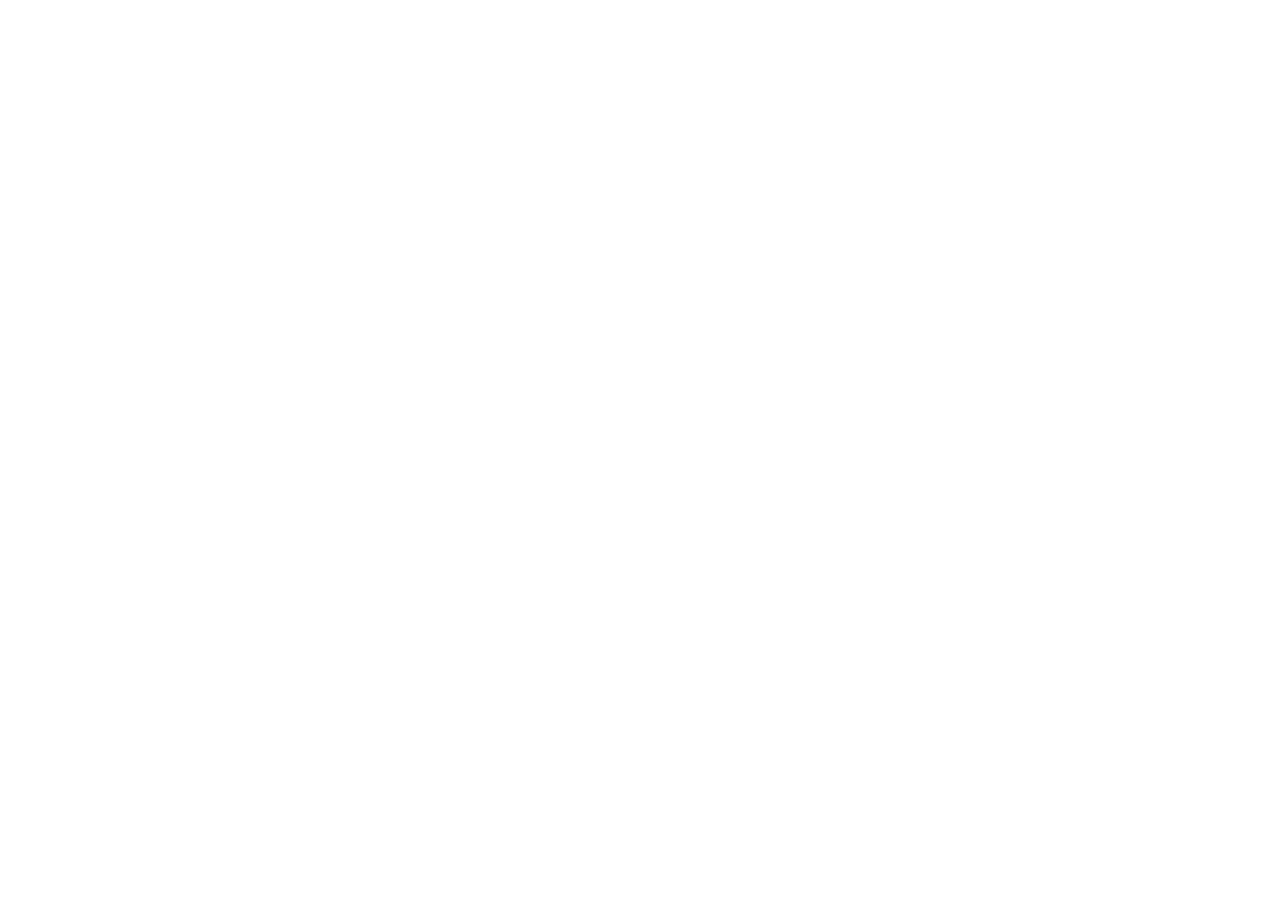
==== index.html @ b69dd8ef "1st portfolio" ====
<!DOCTYPE html>
<html lang="en">
<head>
    <meta charset="UTF-8">
    <meta name="viewport" content="width=device-width, initial-scale=1.0">
    <title>My Portfolio Repo</title>
    <link rel="stylesheet" href="style.css">
</head>
<body>
    
</body>
</html>
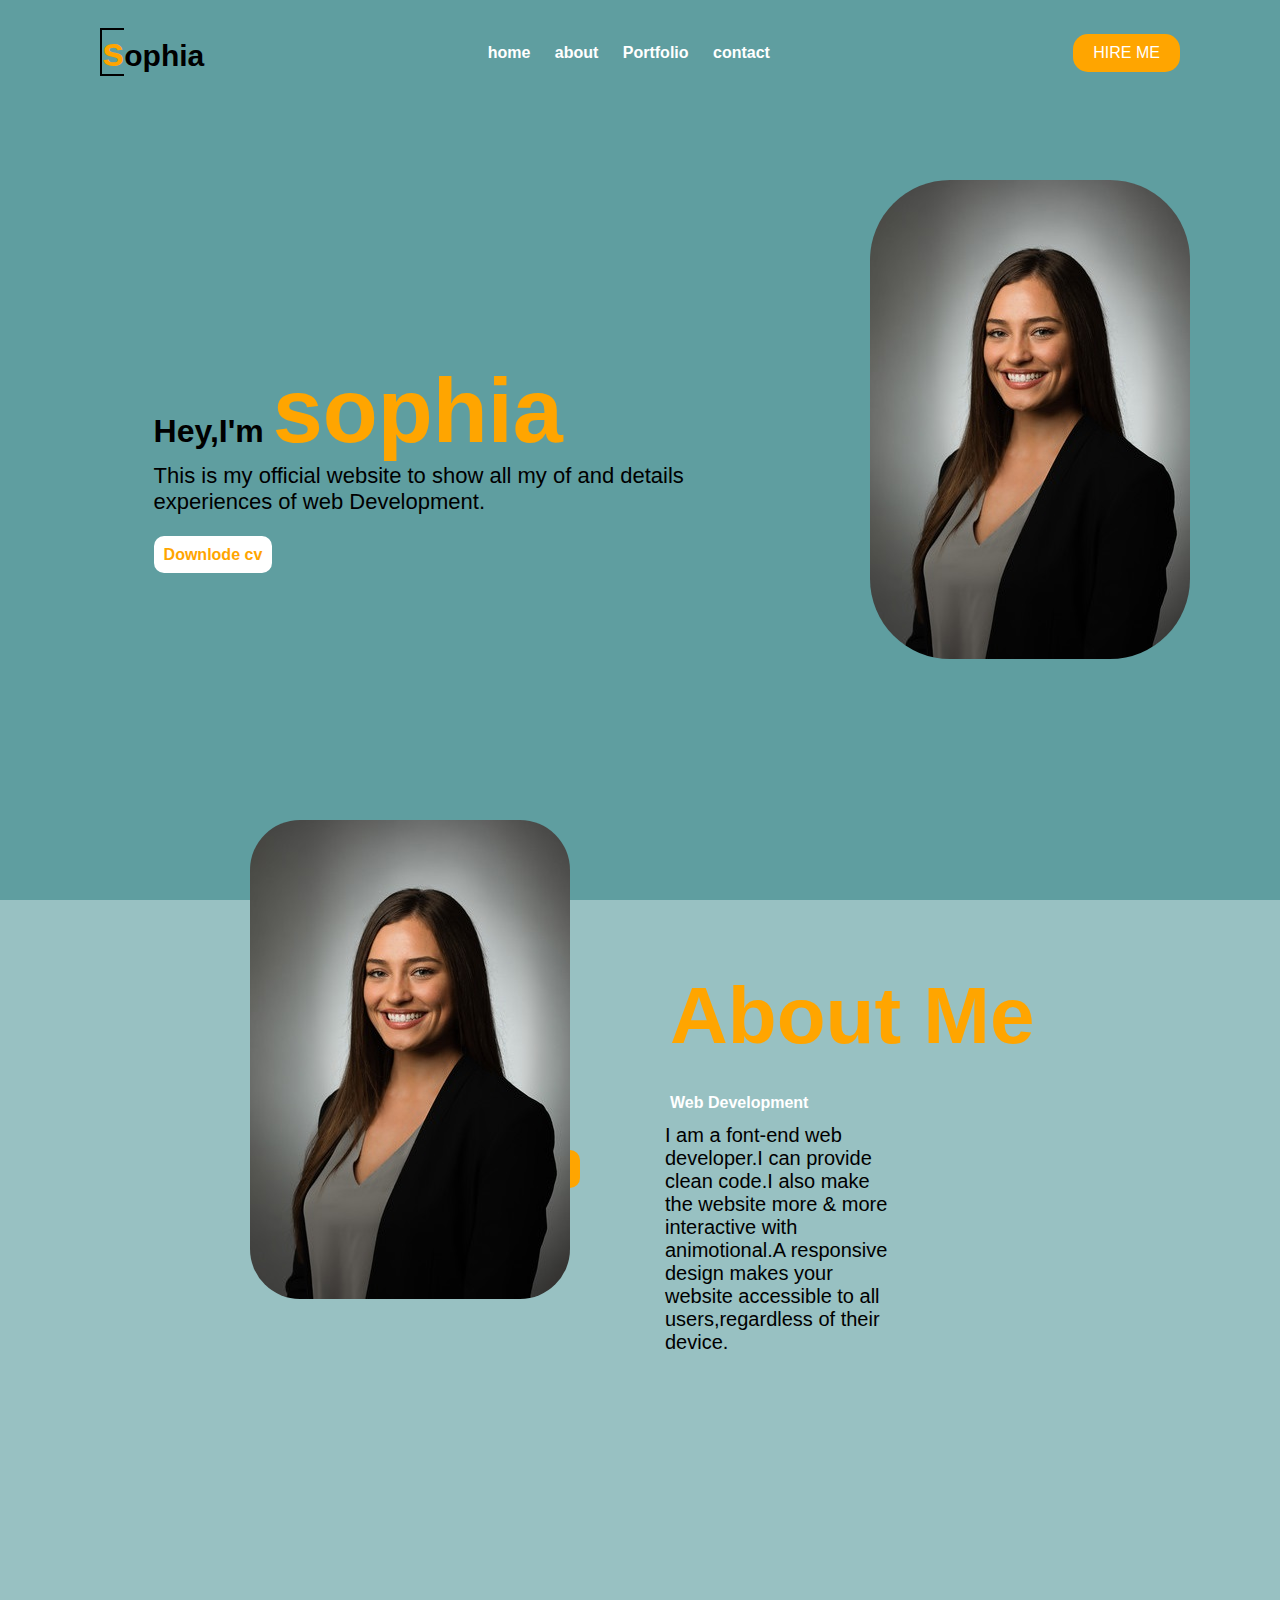
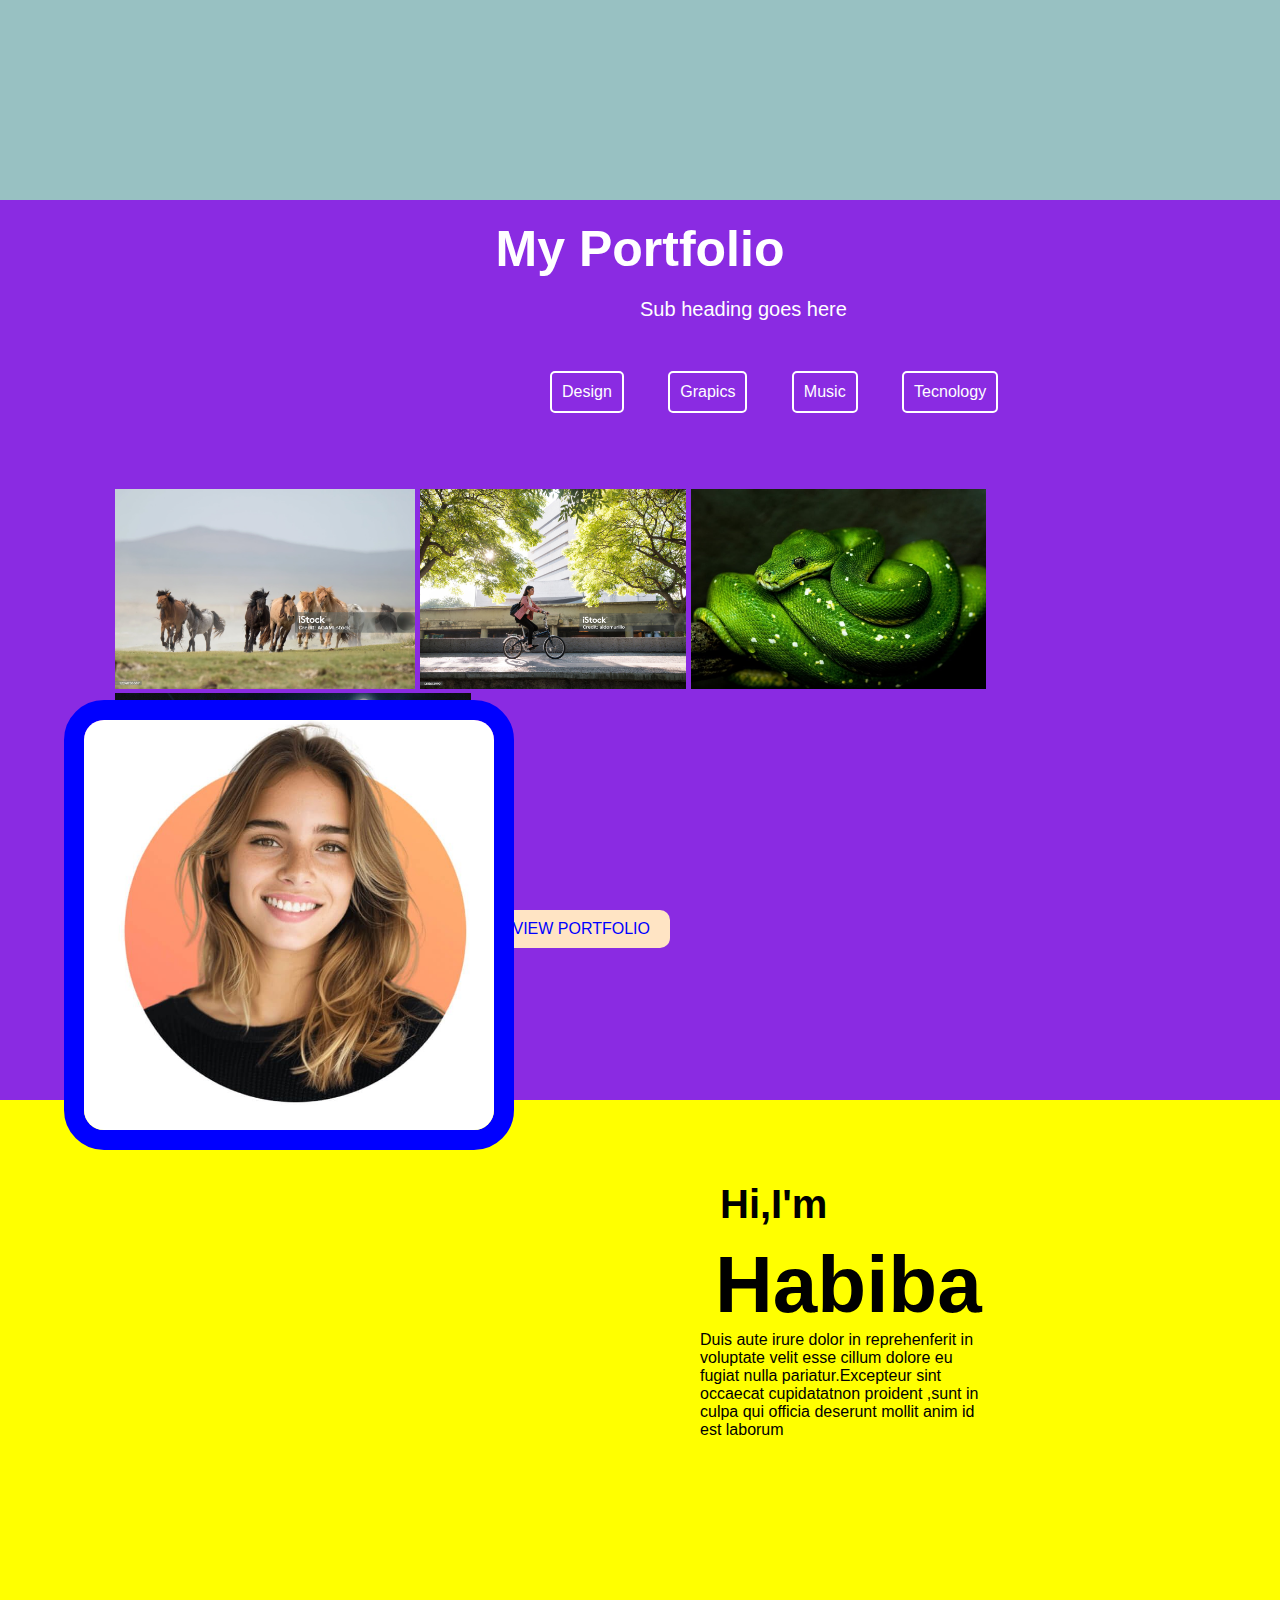
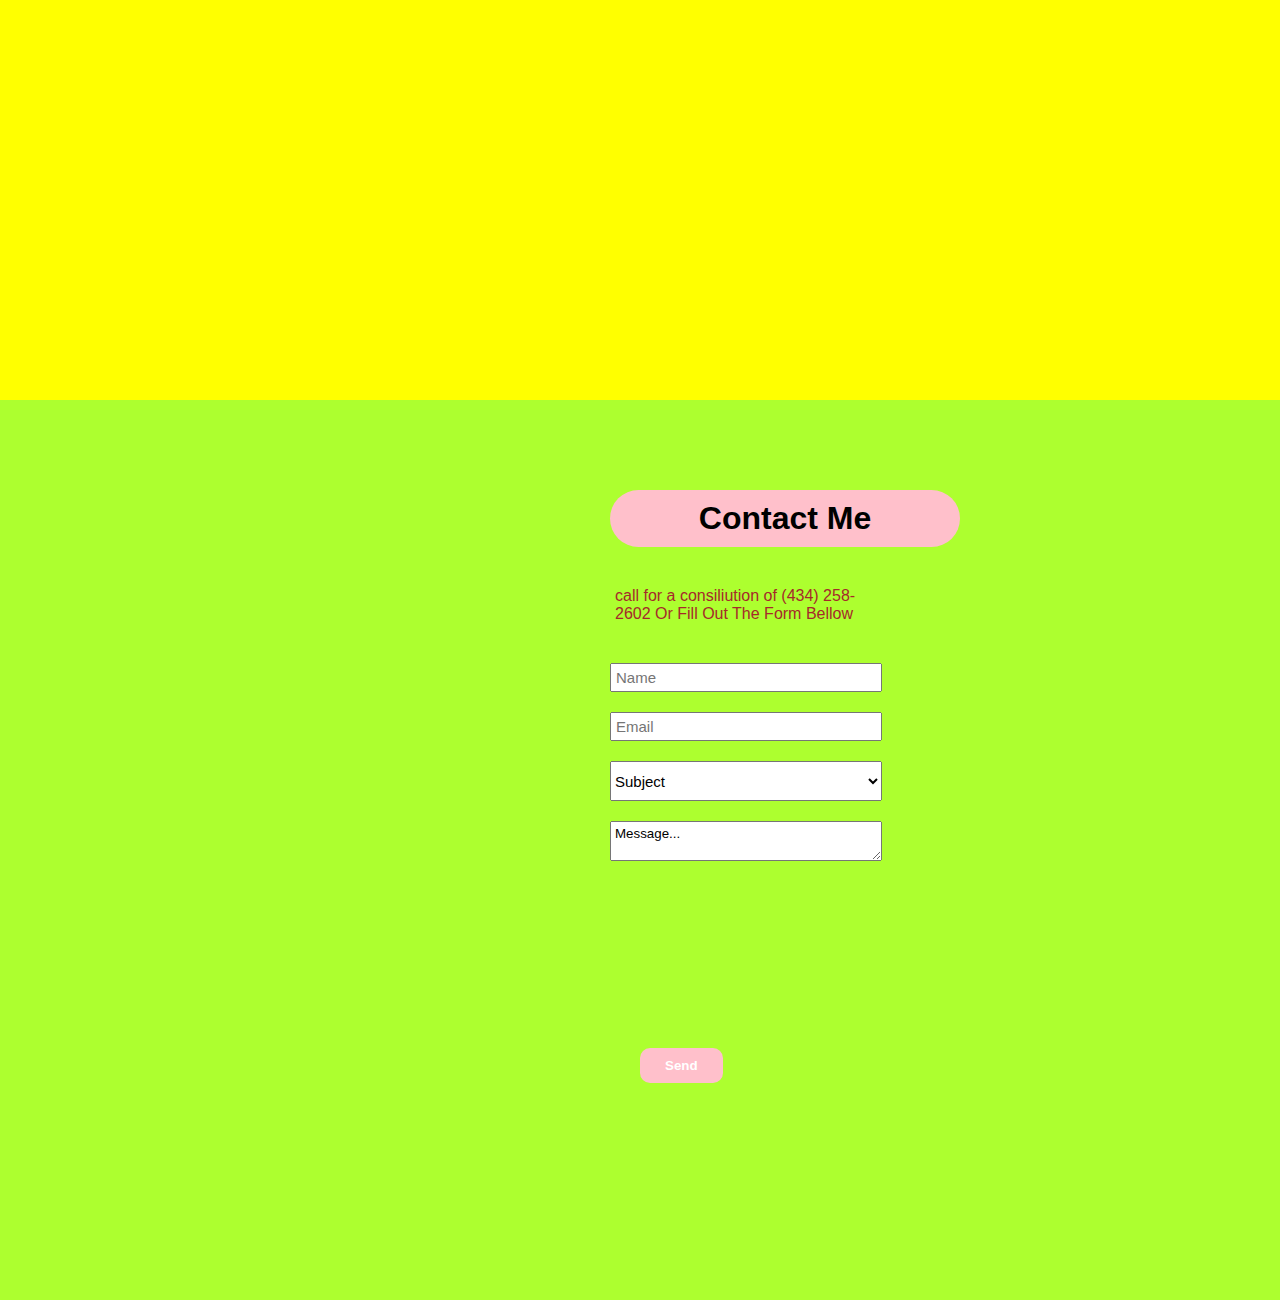
==== commit 2a46bcd1: "1st portfolio" ====
--- a/index.html
+++ b/index.html
@@ -3,10 +3,126 @@
 <head>
     <meta charset="UTF-8">
     <meta name="viewport" content="width=device-width, initial-scale=1.0">
-    <title>My Portfolio Repo</title>
+    <title>My Portfolio</title>
     <link rel="stylesheet" href="style.css">
 </head>
 <body>
-    
+    <div class="navheader">
+        <nav>
+            <p class="logo">sophia</p>
+            <ul>
+                <li><a href="#">home</a></li>
+                <li><a href="#">about</a></li>
+                <li><a href="#">Portfolio</a></li>
+                <li><a href="#">contact</a></li>
+
+
+            </ul>
+            <a class="navbtn">hire me</a>
+            </nav>
+         </div>
+
+         <div class="aboutme">
+            <h1>Hey,I'm <span>sophia</span></h1>
+            <p>This is my official website to show all my of and details experiences of web Development.</p>
+             
+            <a href="#" class="cv">Downlode cv</a>
+
+ </div>
+
+ <div class="image">
+    <img src="assets/female-professional.jpg" alt="">
+
+ </div>
+
+ <div class="about">
+    <h1><span>About Me</span>  </h1>
+    <h4>Web Development</h4>
+   
+   
+       <p>
+
+        I am a font-end web developer.I can provide clean code.I also make the website more & more interactive with animotional.A responsive design makes your website accessible to all users,regardless of their device.</p>
+
+    <a href="" class="Talk">Let's Talk</a>
+
+  </div>
+  <div class="pic">
+
+
+  <img src="assets/female-professional.jpg" alt="">
+
+
+  </div>
+
+  
+  
+  
+  <div class="portfolio">
+    <h1>My Portfolio</h1>
+    <p>Sub heading goes here</p>
+
+<nav class="btnnav">
+    <ul>
+        <li class="A"> Design</li>
+        <li class="B">Grapics</li>
+        <li class="C">Music</li>
+        <li class="D">Tecnology</li>
+
+
+
+
+
+    </ul>
+
+
+</nav>
+
+
+<div class="photo">
+<img src="assets/istockphoto-1224858687-2048x2048.jpg" height="200px">
+<img src="assets/istockphoto-1215613999-2048x2048.jpg" height="200px">
+<img src="assets/snake-8928741_960_720.jpg" height="200px">
+<img src="assets/korhan-alp-maden-sokakta-yalniz2-1.jpg" height="200px">
+</div>
+
+
+
+</div>
+
+<div class="M" >
+   
+    <h4>Hi,I'm</h4>
+    <h1><span>Habiba</span></h1>
+    <p>Duis aute irure dolor in reprehenferit in voluptate velit esse cillum dolore eu fugiat nulla pariatur.Excepteur sint occaecat cupidatatnon proident ,sunt in culpa qui officia deserunt mollit anim id est laborum</p>
+
+    <a href="" class="view">VIEW PORTFOLIO</a>
+    <div class="R">
+        <img src="assets/profile_picture_1728ecf2bd.jpg" height="450px">
+    </div>
+</div>
+
+<div class="contact">
+    <h1>Contact Me</h1>
+    <p>call for a consiliution  of (434) 258-2602 
+        Or Fill Out The Form Bellow </p>
+   <div class="forome">
+    <form ">
+        <input  placeholder="Name" type="text"><br>
+        <input placeholder="Email" type="text"><br>
+
+        <select name="" id="">
+            <option value="Subject">Subject</option>
+            <option value="Development">Development</option>
+            <option value="Design">Design</option>
+            <option value="Support">Support</option>
+        </select><br>   
+        <textarea   name="" id="">Message...</textarea> <br>
+       <button class="conbtn">Send</button>
+    </form>
+</div>
+</div>
 </body>
-</html>+
+</html>
+
--- a/style.css
+++ b/style.css
@@ -0,0 +1,298 @@
+*{
+    margin: 0px;
+    padding: 0px;
+    box-sizing: border-box;
+    font-family: sans-serif;
+}
+.navheader{
+    height: 100vh;
+    width: 100vw;
+    background-color: cadetblue;
+}
+nav{
+    display: flex;
+    justify-content: space-between;
+    align-items: center;
+    padding: 30px 100px;
+
+}
+nav ul li{
+    display: inline-block;
+    
+}
+a{
+    text-decoration: none;
+    padding-right: 20px;
+}
+nav ul li a{
+    font-weight: bold;
+    color: white;
+
+}
+.logo{
+    font-size: 30px;
+    font-weight: bold;
+    cursor:pointer ;
+}
+.navbtn{
+    background-color: orange;
+    padding: 10px 20px;
+    border-radius: 15px;
+    color: white;
+    font-weight: 700px;
+    text-transform: uppercase;
+}
+.logo::first-letter{
+    font-size: 40px;
+    border: 2px solid black;
+    border-right: transparent;
+    color: orange;
+}
+.navbtn:hover{
+    background-color: white;
+    color: orange;
+
+}
+.aboutme{
+    position: absolute;
+    top: 40%;
+    left: 12%;
+}
+}
+ 
+.aboutme h1{
+    font-size: 60px;
+    font-weight: 800;
+    line-height: 100px;
+}
+.aboutme h1 span{
+    color: orange;
+    font-size: 90px;
+}
+.aboutme p{
+    font-size: 22px;
+    width: 70%;
+}
+.image{
+    position: absolute;
+    top: 20%;
+    left: 68%;
+}
+.image img{
+    border-radius: 80px;
+}
+.cv{
+    line-height: 5;
+    left: 12%;
+    background-color: white;
+    color: orange;
+    padding: 10px;
+    border-radius: 10px;
+    font-weight: 800;
+}
+.about{
+    width: 100vw;
+    height: 100vh;
+    background-color:rgba(95, 158, 160, 0.642);
+    padding-top: 50px;
+    padding-left: 650px;
+    
+
+}
+.about h1{
+    color: orange;
+    padding: 20px;
+    font-size: 80px;
+
+}
+h4{
+    color: white;
+    padding: 12px 20px;
+}
+.pic{
+    position: absolute;
+    top: 820px;
+    left: 250px;
+    
+}
+.pic img{
+    border-radius: 50px;
+}
+.about a{
+    position: absolute;
+    background-color: orange;
+    color: white;
+    top: 1150px;
+    right: 700px;
+    padding: 10px 20px;
+    border-radius: 10px;
+    
+}
+.about p{
+    font-size: 20px;
+    width: 40%;
+    padding-left:15px ;
+    
+
+}
+.portfolio{
+    height: 100vh;
+    width: 100vw;
+    background-color:blueviolet;
+
+}
+.portfolio h1{
+    text-align: center;
+    font-size:50px ;
+    color: white;
+    padding: 20px;
+}
+.portfolio p{
+    font-size:20px;
+    color: white; 
+    margin-left: 640px;
+}
+.btnnav{
+    margin-left: 430px;
+    top: 3%;
+}
+.btnnav ul li{
+margin: 20px;
+}
+.A{
+    border: 2px solid white;
+    padding: 10px;
+    color: white;
+    border-radius: 5px;
+
+
+
+}
+.B{
+    border:2px solid white ;
+    padding: 10px;
+    color: white;
+    border-radius: 5px;
+}
+.C{
+    border:2px solid white ;
+    padding: 10px;
+    color: white;
+    border-radius: 5px;
+}
+.D{ 
+    border: 2px solid white;
+    padding: 10px;
+    color: white;
+    border-radius: 5px;
+}
+.photo{
+    padding-left: 9%;
+    padding-top: 2%;
+}
+.M{
+    height: 100vh;
+    width: 100vw;
+    background-color:yellow;
+    padding-left:700px;
+    padding-top: 70px
+
+}
+.M h4{
+    font-size:40px;
+    font-weight: 300px;
+    color: black;
+}
+.M h1{
+    font-size: 80px;
+    padding-left: 15px;
+}
+.M p{
+    padding-left: 15px;
+    padding-right:400px;
+    padding: 0%;
+   width: 50%;
+}
+.M  a{position:absolute;
+     color: blue;
+    background-color: bisque;  
+    padding: 10px 20px;
+    border-radius: 10px;
+    top: 2500px;
+    right:600px;
+    margin: 10px;
+    
+}
+.R{
+    position: absolute;
+    left:5%;
+    top:2300px ;
+   }
+   .R img{
+    border-radius: 40px;
+    border: 20px solid blue;
+   }
+    .contact{
+
+        height: 100vh;
+        width: 100vw;
+        background-color:greenyellow;
+        padding-left:600px;
+        padding-top: 80px;
+        
+
+    }
+    .contact h1{
+        background-color: pink;
+        
+        width:350px ;
+        text-align: center;
+        margin:10px;
+        padding-top: 10px;
+        padding-bottom: 10px;
+        border-radius: 40px;
+        right:50px;
+        
+
+
+    }
+    .contact p{
+        padding-left: 15px;
+        padding-top: 30px;
+        padding-bottom: 30px;
+        width: 40%;
+        color: brown;  
+    }
+    .forome{
+    
+    }
+    .forome input {
+        width:40%;
+        font-size: 15px;
+        padding: 4px 4px;
+        margin: 10px;  
+    }
+    .forome select{
+        height: 40px;
+        width:40%;
+        margin: 10px;
+        font-size:15px ;  
+    }
+    
+    .forome textarea{
+        margin:10px;
+        padding: 4px 4px;
+        width: 40%;  
+    }
+    .conbtn{
+        padding: 10px 25px;
+        font-weight: 800;
+        background-color: pink;
+        border: none;
+        border-radius: 10px;
+        color: white;
+        position: absolute;
+        left: 50%;
+        top: 472%;
+      
+    }